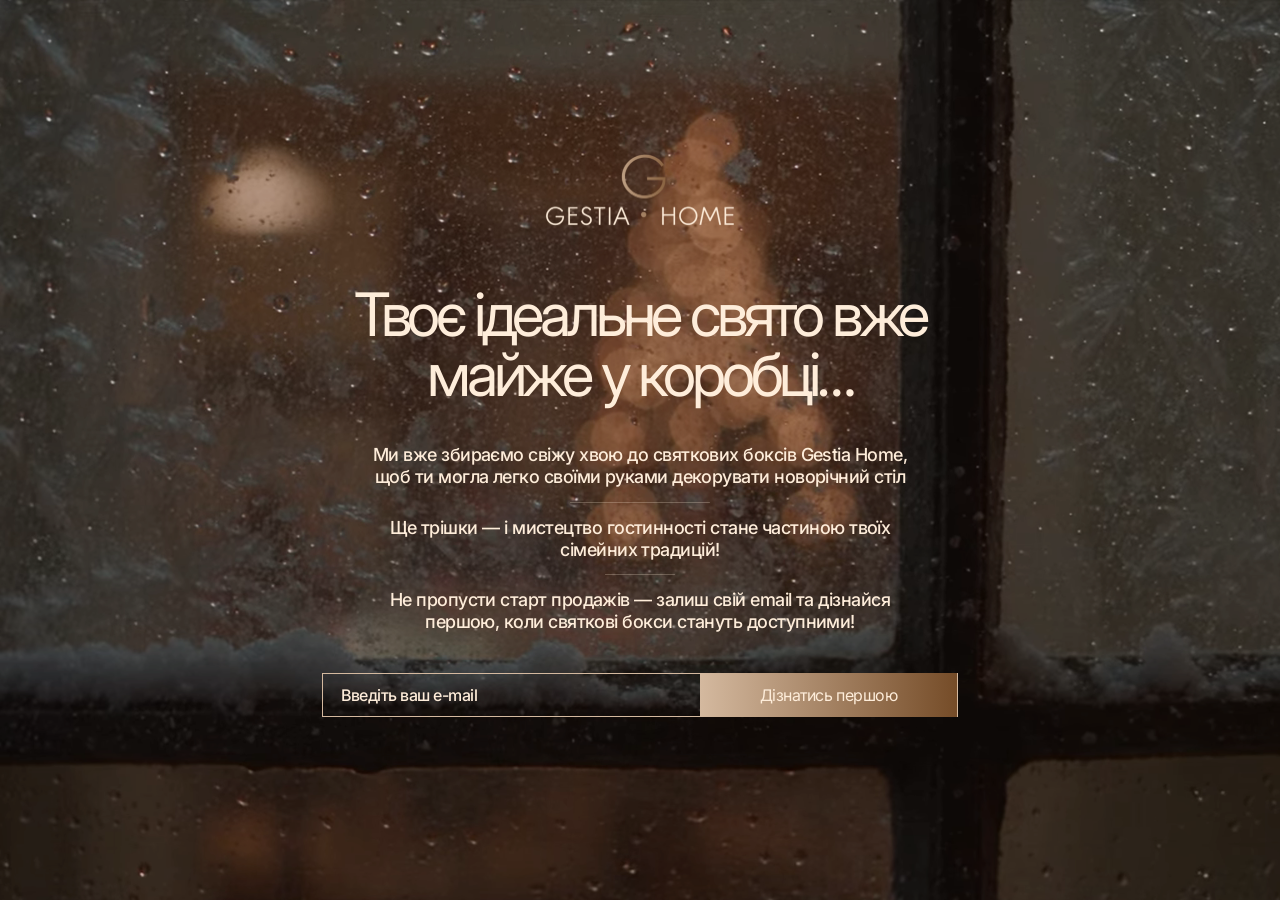
==== index.html @ 2bbd7b9c "Gestia Home coming-soon page (Figma 5:1560): video bg, email form, responsive" ====
<!DOCTYPE html>
<html lang="uk">
<head>
  <meta charset="UTF-8">
  <meta name="viewport" content="width=device-width, initial-scale=1.0">
  <meta name="description" content="Gestia Home — святкові бокси з живою хвоєю для декорування новорічного столу своїми руками. Залиш e-mail і дізнайся першою про старт продажів.">
  <meta name="theme-color" content="#251008">

  <title>Gestia Home — святкові бокси вже скоро</title>

  <meta property="og:type" content="website">
  <meta property="og:title" content="Gestia Home — святкові бокси вже скоро">
  <meta property="og:description" content="Gestia Home — святкові бокси з живою хвоєю для декорування новорічного столу своїми руками. Залиш e-mail і дізнайся першою про старт продажів.">
  <meta property="og:image" content="assets/img/og-image.jpg">
  <meta property="og:locale" content="uk_UA">
  <meta name="twitter:card" content="summary_large_image">

  <link rel="icon" href="assets/img/favicon.ico" sizes="any">
  <link rel="icon" type="image/png" sizes="32x32" href="assets/img/favicon-32.png">
  <link rel="apple-touch-icon" href="assets/img/apple-touch-icon.png">

  <link rel="preload" as="image" href="assets/video/poster.jpg">

  <link rel="preconnect" href="https://fonts.googleapis.com">
  <link rel="preconnect" href="https://fonts.gstatic.com" crossorigin>
  <link href="https://fonts.googleapis.com/css2?family=Inter:wght@400;500&subset=cyrillic&display=swap" rel="stylesheet">

  <link rel="stylesheet" href="styles.css">
</head>
<body>
  <section class="hero" aria-label="Gestia Home — скоро">
    <video
      class="hero__video"
      autoplay
      muted
      loop
      playsinline
      preload="auto"
      poster="assets/video/poster.jpg"
      aria-hidden="true"
    >
      <source src="assets/video/bg.webm" type="video/webm">
      <source src="assets/video/bg.mp4" type="video/mp4">
    </video>
    <div class="hero__overlay" aria-hidden="true"></div>

    <div class="hero__content">
      <img
        class="hero__logo"
        src="assets/img/logo.png"
        alt="Gestia Home"
        width="190"
        height="73"
      >

      <div class="hero__text">
        <h1 class="hero__title">Твоє ідеальне свято вже майже у коробці…</h1>

        <div class="hero__desc">
          <p>Ми вже збираємо свіжу хвою до святкових боксів Gestia Home, щоб ти могла легко своїми руками декорувати новорічний стіл</p>
          <img class="hero__divider hero__divider--1" src="assets/img/divider-1.svg" width="140" height="1" alt="">
          <p>Ще трішки — і мистецтво гостинності стане частиною твоїх сімейних традицій!</p>
          <img class="hero__divider hero__divider--2" src="assets/img/divider-2.svg" width="70.5" height="1" alt="">
          <p>Не пропусти старт продажів — залиш свій email та дізнайся першою, коли святкові бокси стануть доступними!</p>
        </div>

        <form class="hero__form" id="waitlist-form" novalidate>
          <div class="hero__field">
            <label class="visually-hidden" for="email">E-mail</label>
            <input
              type="email"
              id="email"
              name="email"
              required
              autocomplete="email"
              placeholder="Введіть ваш e-mail"
            >
            <button type="submit">Дізнатись першою</button>
          </div>
          <p class="hero__status" id="form-status" role="status" aria-live="polite"></p>
        </form>
      </div>
    </div>
  </section>

  <script src="script.js"></script>
</body>
</html>
---- styles.css ----
:root {
  --cream: #FEEDDA;
  --cream-50: rgba(254, 237, 218, 0.5);
  --sand: #D4B99F;
  --brown: #754C28;
  --overlay: rgba(37, 16, 8, 0.2);
  --dark: #251008;
}

*,
*::before,
*::after {
  box-sizing: border-box;
  margin: 0;
  padding: 0;
}

html {
  -webkit-text-size-adjust: 100%;
  text-size-adjust: 100%;
}

body {
  font-family: Inter, system-ui, sans-serif;
  background-color: var(--dark);
  color: var(--cream);
  min-height: 100svh;
  overflow-x: hidden;
}

.visually-hidden {
  position: absolute;
  width: 1px;
  height: 1px;
  padding: 0;
  margin: -1px;
  overflow: hidden;
  clip: rect(0, 0, 0, 0);
  white-space: nowrap;
  border: 0;
}

.hero {
  position: relative;
  display: flex;
  align-items: center;
  justify-content: center;
  min-height: 100svh;
  width: 100%;
  overflow: hidden;
}

.hero__video {
  position: fixed;
  inset: 0;
  z-index: 0;
  width: 100%;
  height: 100%;
  object-fit: cover;
  pointer-events: none;
}

.hero--reduced-motion .hero__video,
.hero--no-video .hero__video {
  display: none;
}

.hero--reduced-motion,
.hero--no-video {
  background-color: var(--dark);
  background-image: image-set(
    url("assets/video/poster.webp") type("image/webp"),
    url("assets/video/poster.jpg") type("image/jpeg")
  );
  background-size: cover;
  background-position: center;
  background-repeat: no-repeat;
}

.hero__overlay {
  position: fixed;
  inset: 0;
  z-index: 1;
  background: var(--overlay);
  pointer-events: none;
}

.hero__content {
  position: relative;
  z-index: 2;
  display: flex;
  flex-direction: column;
  align-items: center;
  gap: 58px;
  width: 680px;
  max-width: calc(100% - 40px);
}

.hero__logo {
  width: 190px;
  height: auto;
  display: block;
}

.hero__text {
  display: flex;
  flex-direction: column;
  align-items: center;
  gap: 40px;
  width: 100%;
}

.hero__title {
  font-family: Inter, system-ui, sans-serif;
  font-weight: 400;
  font-size: 60px;
  line-height: 1;
  letter-spacing: -0.07em;
  color: var(--cream);
  text-align: center;
}

.hero__desc {
  display: flex;
  flex-direction: column;
  align-items: center;
  gap: 14px;
  width: 551px;
  max-width: 100%;
}

.hero__desc p {
  font-family: Inter, system-ui, sans-serif;
  font-weight: 500;
  font-size: 18px;
  line-height: 1.21;
  letter-spacing: -0.03em;
  color: var(--cream);
  text-align: center;
}

.hero__divider {
  display: block;
  height: 1px;
  opacity: 0.5;
}

.hero__divider--1 {
  width: 140px;
}

.hero__divider--2 {
  width: 70.5px;
}

.hero__form {
  width: 636px;
  max-width: 100%;
}

.hero__field {
  display: flex;
  align-items: center;
  justify-content: space-between;
  width: 100%;
  height: 44px;
  border: 1px solid var(--sand);
  background: transparent;
  padding-left: 18px;
  border-radius: 0;
}

.hero__field:focus-within {
  border-color: var(--cream);
}

.hero__field input {
  flex: 1;
  min-width: 0;
  height: 100%;
  border: none;
  background: transparent;
  font-family: Inter, system-ui, sans-serif;
  font-weight: 500;
  font-size: 16px;
  letter-spacing: -0.03em;
  color: var(--cream);
  outline: none;
  border-radius: 0;
  -webkit-appearance: none;
  appearance: none;
}

.hero__field input::placeholder {
  color: var(--cream);
  opacity: 1;
}

.hero__field input::-webkit-input-placeholder {
  color: var(--cream);
  opacity: 1;
}

.hero__field button {
  flex-shrink: 0;
  width: 257px;
  height: 44px;
  padding: 12px 16px;
  border: none;
  border-radius: 0;
  background: linear-gradient(to right, var(--sand), var(--brown));
  font-family: Inter, system-ui, sans-serif;
  font-weight: 400;
  font-size: 16px;
  letter-spacing: -0.03em;
  color: var(--cream);
  cursor: pointer;
  -webkit-appearance: none;
  appearance: none;
  transition: filter 0.2s ease;
}

.hero__field button:hover:not(:disabled) {
  filter: brightness(1.08);
}

.hero__field button:focus-visible {
  outline: 2px solid var(--cream);
  outline-offset: 2px;
}

.hero__field button:disabled {
  cursor: wait;
  opacity: 0.85;
}

.hero__status {
  margin-top: 10px;
  font-family: Inter, system-ui, sans-serif;
  font-weight: 400;
  font-size: 14px;
  line-height: 1.4;
  color: var(--cream);
  text-align: center;
  min-height: 1.4em;
}

.hero__status--error {
  color: #F2B8A0;
}

@media (max-width: 768px) {
  .hero__content {
    max-width: calc(100% - 48px);
  }

  .hero__title {
    font-size: 52px;
  }
}

@media (max-width: 600px) {
  .hero {
    align-items: flex-start;
    overflow: visible;
    padding: 48px 0;
    min-height: 100svh;
  }

  .hero__overlay {
    background:
      radial-gradient(ellipse at center, rgba(37, 16, 8, 0.15) 0%, transparent 70%),
      var(--overlay);
  }

  .hero__content {
    gap: 40px;
    max-width: calc(100% - 40px);
    margin: auto 0;
  }

  .hero__logo {
    width: 150px;
  }

  .hero__text {
    gap: 32px;
  }

  .hero__title {
    font-size: 36px;
    letter-spacing: -0.05em;
    line-height: 1.05;
  }

  .hero__desc p {
    font-size: 16px;
  }

  .hero__field {
    flex-direction: column;
    height: auto;
    border: none;
    padding-left: 0;
    gap: 10px;
  }

  .hero__field:focus-within {
    border-color: transparent;
  }

  .hero__field input {
    flex: none;
    width: 100%;
    height: 48px;
    min-height: 48px;
    box-sizing: border-box;
    padding: 0 16px;
    border: 1px solid var(--sand);
  }

  .hero__field:focus-within input {
    border-color: var(--cream);
  }

  .hero__field button {
    width: 100%;
    height: 48px;
  }
}

@media (prefers-reduced-motion: reduce) {
  .hero__video {
    display: none;
  }

  .hero {
    background-color: var(--dark);
    background-image: image-set(
      url("assets/video/poster.webp") type("image/webp"),
      url("assets/video/poster.jpg") type("image/jpeg")
    );
    background-size: cover;
    background-position: center;
    background-repeat: no-repeat;
  }

  .hero__field button {
    transition: none;
  }
}
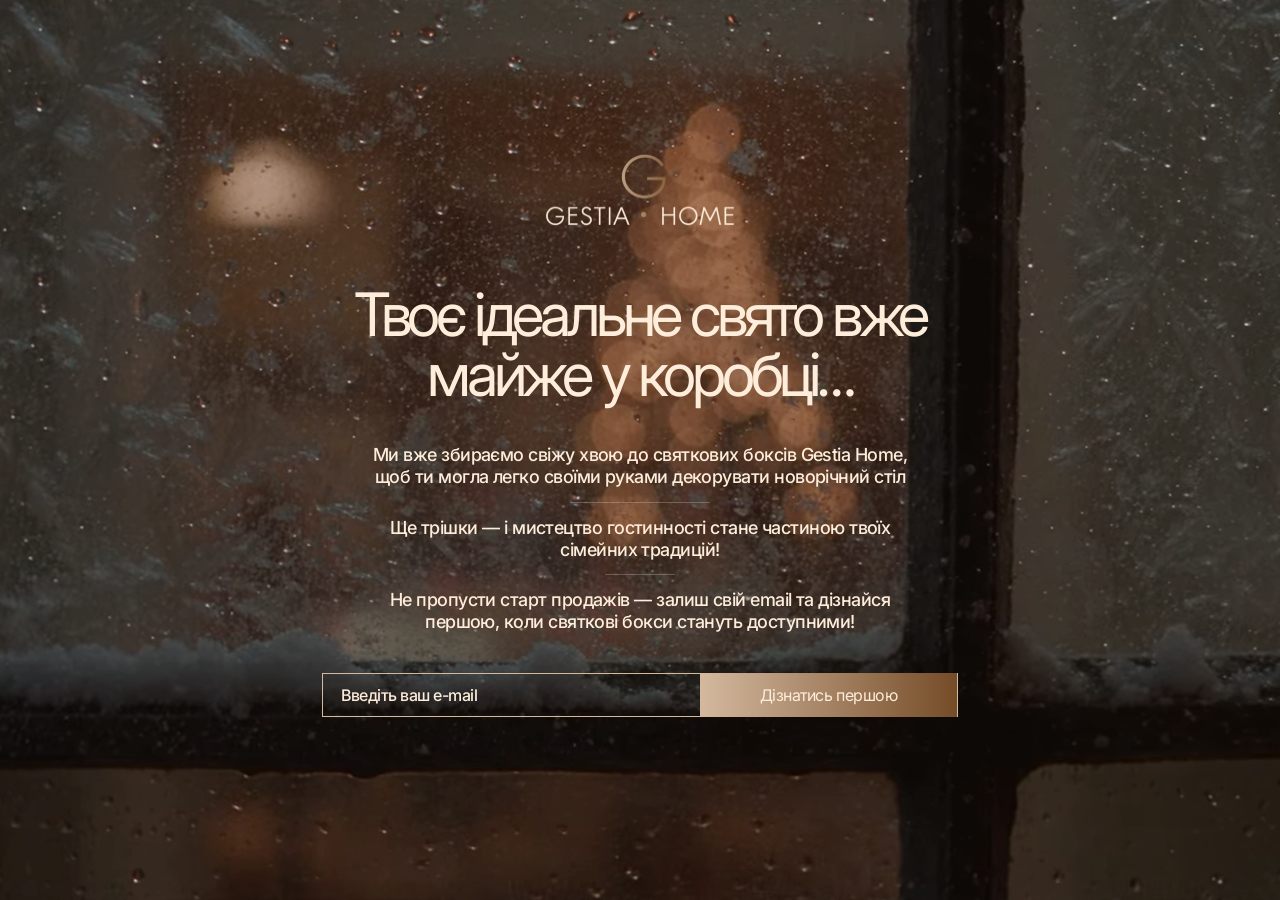
==== commit 49d4b755: "SEO: meta, canonical, OG/Twitter, JSON-LD, robots.txt, webmanifest" ====
--- a/index.html
+++ b/index.html
@@ -3,21 +3,33 @@
 <head>
   <meta charset="UTF-8">
   <meta name="viewport" content="width=device-width, initial-scale=1.0">
-  <meta name="description" content="Gestia Home — святкові бокси з живою хвоєю для декорування новорічного столу своїми руками. Залиш e-mail і дізнайся першою про старт продажів.">
+  <meta name="description" content="Gestia Home — святкові бокси з живою і свіжою хвоєю для декорування новорічного столу своїми руками. Залиш e-mail і дізнайся першою про старт продажів.">
   <meta name="theme-color" content="#251008">
 
-  <title>Gestia Home — святкові бокси вже скоро</title>
+  <title>Gestia Home — святкові бокси з живою хвоєю вже скоро</title>
+
+  <link rel="canonical" href="https://gestia-home.com/">
 
   <meta property="og:type" content="website">
-  <meta property="og:title" content="Gestia Home — святкові бокси вже скоро">
-  <meta property="og:description" content="Gestia Home — святкові бокси з живою хвоєю для декорування новорічного столу своїми руками. Залиш e-mail і дізнайся першою про старт продажів.">
-  <meta property="og:image" content="assets/img/og-image.jpg">
+  <meta property="og:title" content="Gestia Home — святкові бокси з живою хвоєю вже скоро">
+  <meta property="og:description" content="Gestia Home — святкові бокси з живою і свіжою хвоєю для декорування новорічного столу своїми руками. Залиш e-mail і дізнайся першою про старт продажів.">
+  <meta property="og:url" content="https://gestia-home.com/">
+  <meta property="og:image" content="https://gestia-home.com/assets/img/og-image.jpg">
+  <meta property="og:image:width" content="1200">
+  <meta property="og:image:height" content="630">
+  <meta property="og:image:alt" content="Gestia Home">
+  <meta property="og:site_name" content="Gestia Home">
   <meta property="og:locale" content="uk_UA">
+
   <meta name="twitter:card" content="summary_large_image">
+  <meta name="twitter:title" content="Gestia Home — святкові бокси з живою хвоєю вже скоро">
+  <meta name="twitter:description" content="Gestia Home — святкові бокси з живою і свіжою хвоєю для декорування новорічного столу своїми руками. Залиш e-mail і дізнайся першою про старт продажів.">
+  <meta name="twitter:image" content="https://gestia-home.com/assets/img/og-image.jpg">
 
   <link rel="icon" href="assets/img/favicon.ico" sizes="any">
   <link rel="icon" type="image/png" sizes="32x32" href="assets/img/favicon-32.png">
   <link rel="apple-touch-icon" href="assets/img/apple-touch-icon.png">
+  <link rel="manifest" href="site.webmanifest">
 
   <link rel="preload" as="image" href="assets/video/poster.jpg">
 
@@ -26,6 +38,31 @@
   <link href="https://fonts.googleapis.com/css2?family=Inter:wght@400;500&subset=cyrillic&display=swap" rel="stylesheet">
 
   <link rel="stylesheet" href="styles.css">
+
+  <script type="application/ld+json">
+  {
+    "@context": "https://schema.org",
+    "@graph": [
+      {
+        "@type": "Organization",
+        "@id": "https://gestia-home.com/#organization",
+        "name": "Gestia Home",
+        "url": "https://gestia-home.com/",
+        "logo": "https://gestia-home.com/assets/img/logo.png"
+      },
+      {
+        "@type": "WebSite",
+        "@id": "https://gestia-home.com/#website",
+        "name": "Gestia Home",
+        "url": "https://gestia-home.com/",
+        "inLanguage": "uk",
+        "publisher": {
+          "@id": "https://gestia-home.com/#organization"
+        }
+      }
+    ]
+  }
+  </script>
 </head>
 <body>
   <section class="hero" aria-label="Gestia Home — скоро">
